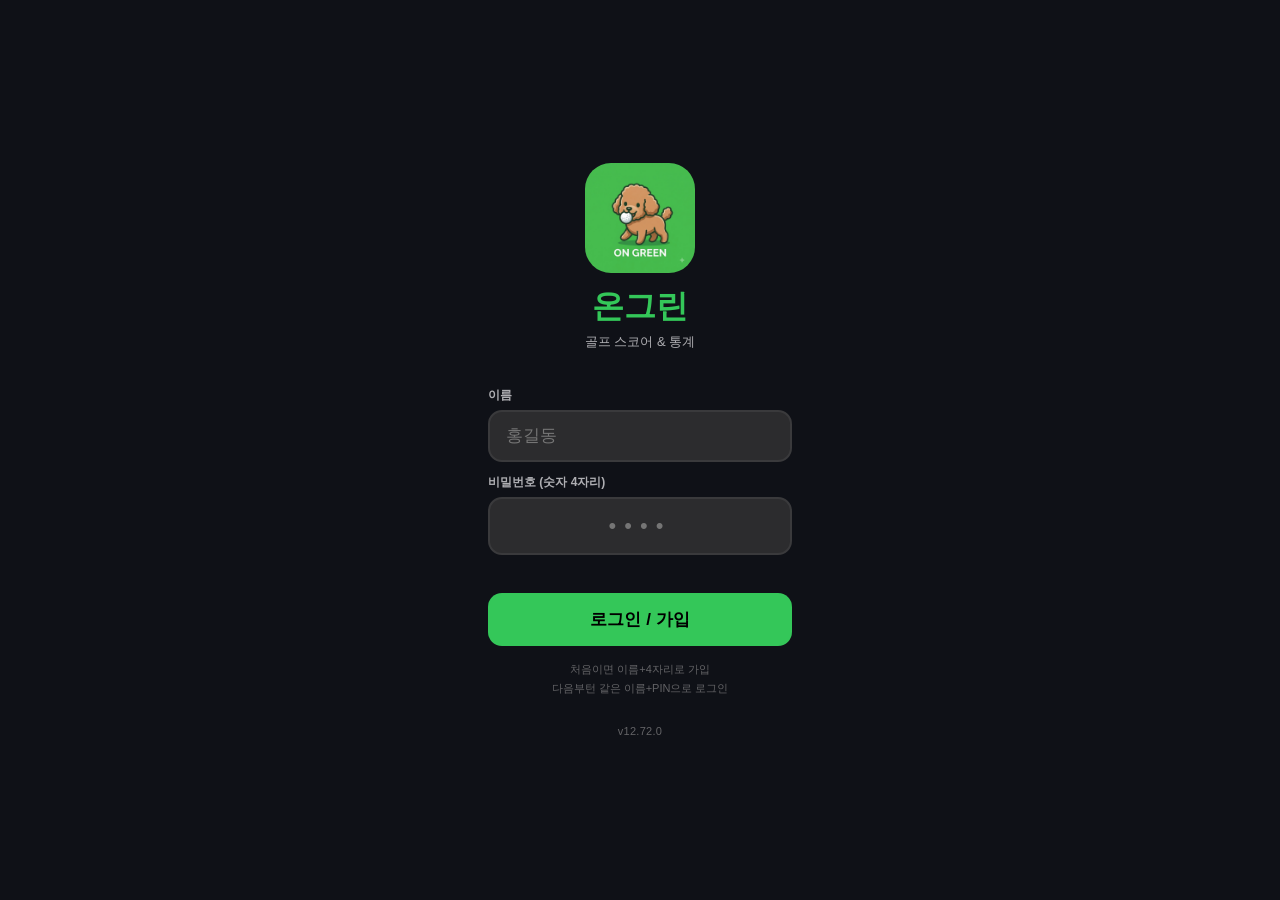
==== index.html @ c85ed9d6 "v12.72.0: 멀리건 첫 샷 종류(해저드/OB) 선택 · 멀리건 뒤 OB·해저드는 벌타를 드라이버 몫으로 Co-Authored-By: Claude Opus 5.5 <norepl" ====
<!DOCTYPE html>
<html lang="ko">
<head>
<meta charset="UTF-8">
<meta name="viewport" content="width=device-width,initial-scale=1,maximum-scale=1,user-scalable=no">
<!-- PWA: 안드로이드에서 크롬 바로가기가 아니라 "앱"으로 설치되려면 manifest 가 반드시 있어야 한다 -->
<link rel="manifest" href="manifest.json?v=12.50.2">
<meta name="theme-color" content="#0f1117">
<meta name="mobile-web-app-capable" content="yes">
<meta name="apple-mobile-web-app-capable" content="yes">
<meta name="apple-mobile-web-app-status-bar-style" content="black-translucent">
<meta name="apple-mobile-web-app-title" content="온그린">
<link rel="apple-touch-icon" href="[data-uri]">
<link rel="icon" type="image/png" href="[data-uri]">
<title>온그린</title>
<link rel="stylesheet" href="style.css?v=12.72.0">
</head>
<body>
<div class="app">
<div class="toast" id="toast" role="status" aria-live="polite"></div>
<div id="ld" role="status" aria-live="polite"><div class="sp" aria-hidden="true"></div><div style="color:var(--t2);font-size:14px" id="ldm">불러오는 중...</div></div>

<!-- 버전 도장 배너 -->
<div class="ver-banner" id="ver-banner"></div>

<!-- 로그인 -->
<div class="page on" id="pg-login" style="justify-content:center;align-items:center">
  <div style="text-align:center;padding:40px 28px;width:100%;max-width:360px;margin:0 auto">
    <img src="icon-512.png?v=12.50.2" alt="온그린" style="width:110px;height:110px;border-radius:26px;margin-bottom:8px">
    <div style="font-size:32px;font-weight:800;color:var(--g);margin-bottom:4px">온그린</div>
    <div style="font-size:13px;color:var(--t2);margin-bottom:36px">골프 스코어 & 통계</div>
    <div style="text-align:left;font-size:12px;font-weight:600;color:var(--t2);text-transform:uppercase;margin-bottom:6px">이름</div>
    <input id="li-n" type="text" placeholder="홍길동" autocomplete="username" style="width:100%;background:var(--bg3);border:2px solid var(--bd);border-radius:14px;padding:14px 16px;font-size:17px;color:var(--t);outline:none;margin-bottom:12px" onkeydown="if(event.key==='Enter')Q('li-p').focus()">
    <div style="text-align:left;font-size:12px;font-weight:600;color:var(--t2);text-transform:uppercase;margin-bottom:6px">비밀번호 (숫자 4자리)</div>
    <input id="li-p" type="password" inputmode="numeric" maxlength="4" placeholder="••••" autocomplete="current-password" style="width:100%;background:var(--bg3);border:2px solid var(--bd);border-radius:14px;padding:14px;font-size:22px;color:var(--t);outline:none;margin-bottom:8px;letter-spacing:8px;text-align:center" onkeydown="if(event.key==='Enter')doLogin()">
    <div id="li-e" style="font-size:13px;color:var(--r);min-height:18px;margin-bottom:12px;text-align:left"></div>
    <button onclick="doLogin()" style="width:100%;background:var(--g);border:none;border-radius:14px;padding:15px;font-size:17px;font-weight:700;color:#000;cursor:pointer" id="li-btn">로그인 / 가입</button>
    <div style="font-size:11px;color:var(--t3);margin-top:14px;line-height:1.7">처음이면 이름+4자리로 가입<br>다음부턴 같은 이름+PIN으로 로그인</div>
    <div class="ver-tag" id="login-ver" style="margin-top:28px"></div>
  </div>
</div>

<!-- 홈 -->
<div class="page" id="pg-home">
  <div class="top">
    <div class="h-brand"><img class="h-logo" src="icon-192.png?v=12.50.2" alt=""><div class="t-ttl">온그린</div></div>
    <div class="t-acts">
      <div class="ic-wrap"><button class="ic-btn" onclick="goNotice()" aria-label="공지 게시판">📢</button><span class="badge" id="nb">0</span></div>
      <div class="ic-wrap"><button class="ic-btn" onclick="goSet()" aria-label="설정">⚙️</button><span class="badge" id="ab">0</span></div>
      <button class="add" onclick="newRound()">+ 추가</button>
    </div>
    <div class="h-meta"><span class="t-sub" id="h-user"></span><span class="h-ver" id="h-ver"></span></div>
  </div>
  <div class="body" id="h-body"></div>
  <div class="tab">
    <button class="tb on" onclick="goHome()"><svg aria-hidden="true" viewBox="0 0 24 24" fill="none"><path class="tbi" d="M4 6h16M4 12h16M4 18h16" stroke-width="2.2" stroke-linecap="round"/></svg><span>라운드</span></button>
    <button class="tb" onclick="goStat()"><svg aria-hidden="true" viewBox="0 0 24 24" fill="none"><path class="tbi" d="M5 20V10M12 20V4M19 20v-7" stroke-width="2.2" stroke-linecap="round"/></svg><span>통계</span></button>
  </div>
</div>

<!-- 코스 선택 -->
<div class="page" id="pg-course">
  <div class="top">
    <button class="back" onclick="backOut()"><svg aria-hidden="true" width="16" height="16" viewBox="0 0 24 24" fill="none"><path d="M15 18l-6-6 6-6" stroke="var(--g)" stroke-width="2.5" stroke-linecap="round"/></svg>뒤로</button>
    <div class="t-ttl">골프장 선택</div>
    <button class="add" onclick="openAddCourse()">+ 추가</button>
  </div>
  <div class="body">
    <div class="sbar"><svg width="16" height="16" viewBox="0 0 24 24" fill="none"><circle cx="11" cy="11" r="7" stroke="var(--t2)" stroke-width="2"/><path d="M16.5 16.5L21 21" stroke="var(--t2)" stroke-width="2" stroke-linecap="round"/></svg><input id="cs-q" placeholder="검색..." oninput="renderCourses()"></div>
    <div class="lbl" id="cs-lbl">목록</div>
    <div id="cs-list"></div>
  </div>
</div>

<!-- 스코어카드 -->
<div class="page" id="pg-sc">
  <div class="top">
    <button class="back" onclick="backOut()"><svg aria-hidden="true" width="16" height="16" viewBox="0 0 24 24" fill="none"><path d="M15 18l-6-6 6-6" stroke="var(--g)" stroke-width="2.5" stroke-linecap="round"/></svg>뒤로</button>
    <div class="sc-mid"><div class="t-ttl" id="sc-t" style="font-size:17px"></div><div style="font-size:11px;color:var(--t2)" id="sc-s"></div></div>
    <div class="t-acts">
      <button class="sv" id="sv" onclick="saveRound()">저장</button>
    </div>
  </div>
  <div style="padding:8px 14px 0;background:var(--bg2);border-bottom:.5px solid var(--bd);flex-shrink:0;display:flex;align-items:center;gap:8px">
    <div class="seg" id="sc-seg" style="flex:0 1 auto;min-width:168px"></div>
    <!-- 자동 저장 상태(입력할 때마다 갱신) -->
    <span id="sc-save-hint" style="flex:1 1 0;min-width:0;font-size:11px;line-height:1.3;color:var(--t2)"></span>
    <button id="sc-edit-holes" onclick="openEditHoles()" style="display:none;flex-shrink:0;background:var(--bg3);border:1.5px solid #6a6a6e;border-radius:10px;color:var(--t);font-size:12px;font-weight:600;cursor:pointer;padding:8px 10px;white-space:nowrap">🔧 파수정</button>
  </div>
  <div id="sc-bnr"></div>
  <div class="body-sc" id="sc-body"></div>
  <div class="sft">
    <div class="fi"><div class="fl">합계</div><div class="fv" id="f-tot">-</div></div>
    <div class="fi"><div class="fl">오버파</div><div class="fv" id="f-vs">-</div></div>
    <div class="fi"><div class="fl">GIR</div><div class="fv" id="f-g">-</div></div>
    <div class="fi"><div class="fl">🍩 퍼팅</div><div class="fv" id="f-p">-</div></div>
    <div class="fi"><div class="fl">멀리건/벌타</div><div class="fv" id="f-m" style="color:var(--r)">-</div></div>
  </div>
</div>

<!-- 통계 -->
<div class="page" id="pg-stat">
  <div class="top"><div class="t-col"><div class="t-ttl">통계</div><div class="t-sub" id="st-user"></div></div></div>
  <div class="body" id="st-body"></div>
  <div class="tab">
    <button class="tb" onclick="goHome()"><svg aria-hidden="true" viewBox="0 0 24 24" fill="none"><path class="tbi" d="M4 6h16M4 12h16M4 18h16" stroke-width="2.2" stroke-linecap="round"/></svg><span>라운드</span></button>
    <button class="tb on" onclick="goStat()"><svg aria-hidden="true" viewBox="0 0 24 24" fill="none"><path class="tbi" d="M5 20V10M12 20V4M19 20v-7" stroke-width="2.2" stroke-linecap="round"/></svg><span>통계</span></button>
  </div>
</div>

<!-- 설정 -->
<div class="page" id="pg-set">
  <div class="top">
    <button class="back" onclick="backOut()"><svg aria-hidden="true" width="16" height="16" viewBox="0 0 24 24" fill="none"><path d="M15 18l-6-6 6-6" stroke="var(--g)" stroke-width="2.5" stroke-linecap="round"/></svg>뒤로</button>
    <div class="t-ttl">설정</div><div style="width:60px"></div>
  </div>
  <div class="body">
    <div class="lbl">내 계정</div>
    <div class="sr"><div class="sl2">현재 계정</div><div id="set-u" style="font-size:24px;font-weight:700;color:var(--g);margin:8px 0"></div>
      <button class="btn btn-r" onclick="logout()" style="width:100%;margin-top:8px;background:#2d0f0f;border:1.5px solid #6a2020;border-radius:12px;color:var(--r);font-size:15px;font-weight:700;cursor:pointer;padding:13px">🚪 로그아웃</button></div>
    <div class="lbl">비밀번호 변경</div>
    <div class="sr">
      <div class="mf"><label>새 비밀번호 (4자리)</label><input id="p-n1" type="password" inputmode="numeric" maxlength="4" placeholder="••••" style="text-align:center;letter-spacing:8px;font-size:20px"></div>
      <div class="mf"><label>새 비밀번호 확인</label><input id="p-n2" type="password" inputmode="numeric" maxlength="4" placeholder="••••" style="text-align:center;letter-spacing:8px;font-size:20px"></div>
      <div id="p-msg" style="font-size:13px;min-height:18px;margin-bottom:10px"></div>
      <button class="mok" onclick="changePin()" style="width:100%">비밀번호 변경</button>
    </div>
    <div class="lbl">📱 앱 공유</div>
    <div class="sr">
      <div class="sl2 tx-help">친구에게 온그린을 보내보세요. 받은 사람은 링크를 열고 홈 화면에 추가하면 앱처럼 쓸 수 있어요.</div>
      <button class="btn btn-g" onclick="shareApp()" style="width:100%;margin-top:10px;background:#0d2e1a;border:1.5px solid var(--g);border-radius:12px;color:var(--g);font-size:15px;font-weight:700;cursor:pointer;padding:13px">📤 앱 링크 공유 / 초대</button>
    </div>
    <div class="lbl">📥 스코어카드 내보내기</div>
    <div class="sr">
      <div class="sl2 tx-help">내 전체 라운드를 홀 번호·홀별 파 구성까지 담아 CSV 파일로 받습니다. 구글시트에서 <b>파일 → 가져오기</b>로 열 수 있어요.</div>
      <button class="btn btn-g" onclick="exportScorecards()" style="width:100%;margin-top:10px;background:#0d2e1a;border:1.5px solid var(--g);border-radius:12px;color:var(--g);font-size:15px;font-weight:700;cursor:pointer;padding:13px">📥 구글시트용 CSV 내려받기</button>
    </div>
    <!-- 관리자 패널 -->
    <div id="adm-panel" style="display:none">
      <div class="lbl" style="color:var(--a)">🔐 관리자 패널</div>
      <div class="adm">
        <div class="adt">🔔 골프장 변경 알림 <span id="note-cnt" style="font-size:12px;color:var(--t2)"></span></div>
        <button class="btn btn-y" onclick="admLoadNotes()" style="width:100%;margin-bottom:10px;background:#3a2a0a;border:1.5px solid var(--a);border-radius:10px;color:var(--a);font-size:14px;font-weight:700;cursor:pointer;padding:11px">변경 알림 보기</button>
        <div id="adm-notes"></div>
      </div>
      <div class="adm">
        <div class="adt">🗺️ 공식 골프장 관리</div>
        <button class="btn btn-y" onclick="admLoadOfficial()" style="width:100%;margin-bottom:8px;background:var(--bg3);border:1.5px solid #6a6a6e;border-radius:10px;color:var(--t);font-size:14px;font-weight:600;cursor:pointer;padding:11px">골프장 목록 불러오기</button>
        <button class="btn btn-g" onclick="openAddCourse()" style="width:100%;margin-bottom:10px;background:#0d2e1a;border:1.5px solid var(--g);border-radius:10px;color:var(--g);font-size:14px;font-weight:600;cursor:pointer;padding:11px">+ 골프장 직접 추가</button>
        <div id="adm-off"></div>
      </div>
      <div class="adm">
        <div class="adt">👥 사용자 관리</div>
        <button class="btn btn-y" onclick="admLoadUsers()" style="width:100%;margin-bottom:10px;background:var(--bg3);border:1.5px solid #6a6a6e;border-radius:10px;color:var(--t);font-size:14px;font-weight:600;cursor:pointer;padding:11px">사용자 목록 불러오기</button>
        <div id="adm-usr"></div>
      </div>
    </div>
    <div class="ver-tag" id="ver-tag"></div>
  </div>
</div>

<!-- 공지 게시판 (읽기 전용) -->
<div class="page" id="pg-notice">
  <div class="top">
    <button class="back" onclick="backOut()"><svg aria-hidden="true" width="16" height="16" viewBox="0 0 24 24" fill="none"><path d="M15 18l-6-6 6-6" stroke="var(--g)" stroke-width="2.5" stroke-linecap="round"/></svg>뒤로</button>
    <div class="t-ttl">공지 게시판</div><div style="width:60px"></div>
  </div>
  <div class="body" id="notice-body"></div>
</div>

<!-- 모달: 새 라운드 -->
<div class="mo" id="m-nr"><div class="ms">
  <div class="mh"></div><div class="mt">새 라운드</div>
  <div class="mf"><label>날짜</label><input id="nr-d" type="date"></div>
  <div class="mr2">
    <div class="mf"><label>날씨</label><select id="nr-w"><option>☀️ 맑음</option><option>⛅ 구름</option><option>🌧️ 비</option><option>💨 강풍</option><option>🌫️ 안개</option></select></div>
    <div class="mf"><label>동반자</label><input id="nr-p" type="text" placeholder="이름"></div>
  </div>
  <div class="mf"><label>메모</label><input id="nr-m" type="text" placeholder="특이사항..."></div>
  <button class="mok" onclick="goSelectCourse()">골프장 선택 →</button>
  <button class="mno" onclick="cm('m-nr')">취소</button>
</div></div>

<!-- 모달: 코스 추가/수정 -->
<div class="mo" id="m-cs"><div class="ms">
  <input type="hidden" id="cs-eid">
  <div class="mh"></div><div class="mt" id="m-cs-t">새 골프장</div>
  <div class="mf"><label>골프장 이름</label><input id="cs-n" type="text" placeholder="블루원 CC"></div>
  <div class="mf"><label>주소/지역</label><input id="cs-a" type="text" placeholder="경북 경주"></div>
  <div style="display:flex;justify-content:space-between;align-items:center;margin:6px 0 10px">
    <span style="font-size:12px;font-weight:600;color:var(--t2);text-transform:uppercase">코스 구성</span>
    <button onclick="addSec()" style="background:#0d2e1a;border:1.5px solid var(--g);border-radius:10px;color:var(--g);font-size:13px;font-weight:700;cursor:pointer;padding:7px 14px;min-height:38px">+ 코스 추가</button>
  </div>
  <div id="cs-secs"></div>
  <button class="mok" id="m-cs-btn" onclick="submitCourseForm()">등록 후 스코어카드 시작</button>
  <button class="mno" onclick="cm('m-cs')">취소</button>
</div></div>

<!-- 모달: 홀 선택 -->
<div class="mo" id="m-hl"><div class="ms">
  <div class="mh"></div><div class="mt" id="m-hl-t">코스 선택</div>
  <div id="hl-pkr"></div><div class="msep"></div>
  <div style="font-size:14px;font-weight:700;color:var(--t);margin-bottom:10px" id="hl-lbl">홀 구성</div>
  <div id="hl-grid" style="display:grid;grid-template-columns:repeat(3,1fr);gap:6px;max-height:220px;overflow-y:auto;margin-bottom:14px"></div>
  <button class="mok" onclick="startScoringFromPicker()">✏️ 스코어카드 작성 시작</button>
  <button class="mno" onclick="cm('m-hl')">취소</button>
</div></div>

<!-- 모달: 라운드 중 홀별 파 수정 (이 라운드만) -->
<div class="mo" id="m-edh"><div class="ms">
  <div class="mh"></div><div class="mt" id="eh-t">홀 파 수정</div>
  <p style="text-align:center;color:var(--t2);font-size:12px;margin:-4px 0 12px">이 라운드에만 적용돼요 · 공식 골프장은 안 바뀜</p>
  <div id="eh-grid" style="display:grid;grid-template-columns:repeat(3,1fr);gap:6px;max-height:300px;overflow-y:auto;margin-bottom:14px"></div>
  <button class="mok" onclick="applyEditHoles()">✅ 적용</button>
  <button class="mno" onclick="cm('m-edh')">취소</button>
</div></div>

<!-- 모달: 삭제 확인 -->
<div class="mo" id="m-del"><div class="ms">
  <div class="mh"></div><div class="mt">라운드 삭제</div>
  <p style="text-align:center;color:var(--t2);font-size:14px;margin-bottom:18px">이 라운드를 삭제할까요?<br>삭제 후 5초 안에는 [되돌리기]로 되살릴 수 있어요.</p>
  <button style="width:100%;background:var(--r);border:none;border-radius:16px;padding:17px;color:#fff;font-size:17px;font-weight:700;cursor:pointer" onclick="confirmDel()">삭제하기</button>
  <button class="mno" onclick="cm('m-del')">취소</button>
</div></div>

<!-- 모달: 라운드 상세 -->
<div class="mo" id="m-det"><div class="ms">
  <div class="mh"></div><div class="mt" id="det-t"></div>
  <div id="det-body"></div>
  <button class="mno" onclick="cm('m-det')">닫기</button>
</div></div>

<!-- 모달: 홀 상세 (읽기 전용 스코어카드에서 홀을 누르면 그 홀 기록을 보여줌) -->
<div class="mo" id="m-hd"><div class="ms">
  <div class="mh"></div><div class="mt" id="hd-t"></div>
  <div id="hd-body"></div>
  <button class="mno" onclick="cm('m-hd')">닫기</button>
</div></div>

<!-- 모달: 공지/설명서 읽기 -->
<div class="mo" id="m-notice"><div class="ms">
  <div class="mh"></div><div class="mt" id="notice-t"></div>
  <div id="notice-read" style="font-size:14px;color:var(--t);line-height:1.7"></div>
  <button class="mno" onclick="cm('m-notice')">닫기</button>
</div></div>

<!-- 모달: 분석 철학 -->
<div class="mo" id="m-phil"><div class="ms">
  <div class="mh"></div><div class="mt">🟢 온그린 분석 철학</div>
  <div id="phil-read" style="font-size:14px;color:var(--t);line-height:1.7"></div>
  <button class="mno" onclick="cm('m-phil')">닫기</button>
</div></div>

<!-- 모달: 확인창 (로그아웃·골프장/코스/회원 삭제 — askConfirm, 라운드 삭제 창과 같은 모양) -->
<div class="mo" id="m-cf"><div class="ms">
  <div class="mh"></div><div class="mt" id="cf-t">확인</div>
  <p id="cf-m" style="text-align:center;color:var(--t2);font-size:14px;margin-bottom:18px;white-space:pre-line;line-height:1.5"></p>
  <button id="cf-ok" style="width:100%;background:var(--r);border:none;border-radius:16px;padding:17px;color:#fff;font-size:17px;font-weight:700;cursor:pointer" onclick="cfSettle(true)">확인</button>
  <button class="mno" onclick="cfSettle(false)">취소</button>
</div></div>
</div>

<!-- 라운드 삭제 직후 5초 동안 뜨는 되돌리기 막대 (undoDel) -->
<div class="undo-bar" id="undo-bar" role="status" aria-live="polite"><span>라운드를 삭제했어요</span><button onclick="undoDel()">되돌리기</button></div>

<!-- 서비스 워커 등록: 안드로이드 크롬이 홈 화면 추가를 "진짜 앱 설치"로
     인식하려면 fetch 핸들러를 가진 SW 가 필요합니다. sw.js 는 캐시를 전혀
     하지 않고 요청을 그대로 통과시키므로, 예전 캐싱 SW 가 일으켰던
     "재배포 직후 404 를 계속 보여주는" 문제는 생기지 않습니다. -->
<script>
if ('serviceWorker' in navigator) {
  window.addEventListener('load', function () {
    navigator.serviceWorker.register('sw.js').catch(function () { /* 등록 실패해도 앱은 그대로 동작 */ });
  });
}
</script>
<!-- ?v= 쿼리: 버전이 바뀌면 HTTP 캐시도 강제로 우회(app.js 의 APP_VERSION 과 맞춤) -->
<script src="api.js?v=12.72.0"></script>
<script src="stat.js?v=12.72.0"></script>   <!-- 통계 방: app.js 보다 먼저 -->
<script src="app.js?v=12.72.0"></script>
</body>
</html>
---- style.css ----
*{box-sizing:border-box;margin:0;padding:0;-webkit-tap-highlight-color:transparent;font-family:-apple-system,"Helvetica Neue",sans-serif}
:root{--bg:#0f1117;--bg2:#1c1c1e;--bg3:#2c2c2e;--bd:#3a3a3c;--t:#fff;--t2:#aeaeb2;--t3:#636366;--g:#34c759;--b:#0a84ff;--r:#ff453a;--a:#ff9f0a;--p:#bf5af2;--rd:14px}
html,body{background:var(--bg);height:100%;overflow:hidden;overflow-x:hidden;touch-action:manipulation}
.app{background:var(--bg);height:100vh;height:100dvh;max-width:430px;margin:0 auto;display:flex;flex-direction:column;overflow:hidden;overflow-x:hidden}
.page{display:none;flex-direction:column;flex:1;overflow:hidden}.page.on{display:flex}
.top{background:var(--bg);border-bottom:.5px solid #2c2c2e;padding:12px 16px;padding-top:max(env(safe-area-inset-top)+12px,16px);display:flex;align-items:center;justify-content:space-between;flex-shrink:0;gap:8px;min-width:0;overflow:hidden}
.t-col{display:flex;flex-direction:column;min-width:0}
.t-ttl{font-size:20px;font-weight:700;color:var(--t);white-space:nowrap;overflow:hidden;text-overflow:ellipsis}
.back,.add,.sv{flex-shrink:0}
.sc-mid{flex:1;min-width:0;text-align:center;margin:0 6px}
.sc-mid .t-ttl{overflow:hidden;text-overflow:ellipsis;white-space:nowrap}
.t-sub{font-size:11px;color:var(--t2);margin-top:2px}
/* 홈 상단: 1행 로고 · 온그린 · 버튼 / 2행 이름 · 앱 버전(v12.71.0) */
#pg-home .top{flex-wrap:wrap;row-gap:6px}
.h-brand{display:flex;align-items:center;gap:10px;min-width:0}
.h-brand .t-ttl{overflow:visible}
.h-logo{width:54px;height:54px;border-radius:13px;flex-shrink:0;display:block}
.h-meta{flex-basis:100%;display:flex;align-items:baseline;gap:8px;min-width:0}
.h-meta #h-user{margin-top:0;font-size:12px;overflow:hidden;text-overflow:ellipsis;white-space:nowrap;min-width:0}
.h-ver{font-size:10px;color:var(--t3);letter-spacing:.3px;flex-shrink:0}
@media (max-width:360px){.h-logo{width:42px;height:42px;border-radius:10px}.h-brand{gap:8px}}   /* 좁은 폰: 버튼이 둘째 줄로 밀리지 않게 */
.t-acts{display:flex;gap:8px;align-items:center;flex-shrink:0}
.back{background:var(--bg3);border:1.5px solid #6a6a6e;border-radius:22px;color:var(--t);font-size:15px;font-weight:600;cursor:pointer;display:flex;align-items:center;gap:4px;padding:8px 16px;min-height:44px;white-space:nowrap}
.add{background:var(--g);border:none;border-radius:12px;color:#000;font-size:15px;font-weight:700;cursor:pointer;padding:10px 18px;min-height:44px;white-space:nowrap}
.ic-wrap{position:relative}.ic-btn{background:var(--bg3);border:1.5px solid var(--bd);border-radius:12px;color:var(--t2);font-size:20px;cursor:pointer;width:44px;height:44px;display:flex;align-items:center;justify-content:center}
.badge{display:none;position:absolute;top:1px;right:1px;background:var(--r);color:#fff;border-radius:50%;min-width:18px;height:18px;font-size:10px;font-weight:800;align-items:center;justify-content:center;padding:0 3px;pointer-events:none;line-height:18px;text-align:center}
.body{flex:1;overflow-y:auto;padding:14px;padding-bottom:calc(74px + env(safe-area-inset-bottom))}
.body-sc{flex:1;overflow-y:auto;padding:8px 10px}
.tab{position:fixed;bottom:0;left:50%;transform:translateX(-50%);width:100%;max-width:430px;background:var(--bg2);border-top:.5px solid var(--bd);display:flex;padding-bottom:env(safe-area-inset-bottom);z-index:10}
.tb{flex:1;display:flex;flex-direction:column;align-items:center;gap:3px;border:none;background:none;cursor:pointer;padding:10px 0}
.tb svg{width:26px;height:26px;display:block}.tb span{font-size:11px;font-weight:600;color:var(--t3)}
.tb.on span{color:var(--g)}.tbi{stroke:var(--t3)}.tb.on .tbi{stroke:var(--g)}
.lbl{font-size:12px;font-weight:600;color:var(--t2);letter-spacing:.4px;text-transform:uppercase;margin:16px 0 8px 2px}
/* CARDS */
.rc{background:var(--bg2);border-radius:var(--rd);padding:16px;margin-bottom:10px;cursor:pointer;border:.5px solid var(--bd)}
.rc:active{background:var(--bg3)}
.rc-top{display:flex;justify-content:space-between;align-items:flex-start;gap:10px}
.rc-name{font-size:16px;font-weight:600;color:var(--t)}
.rc-sub{font-size:13px;color:var(--t2);margin-top:3px}
.pill{padding:5px 12px;border-radius:20px;font-size:13px;font-weight:700;white-space:nowrap;flex-shrink:0}
.rp{background:#3d1a18;color:#ff8a80}.gp{background:#0d2e1a;color:#69f0ae}.ep{background:var(--bg3);color:var(--t2)}
.rc-meta{display:flex;gap:12px;margin-top:12px;padding-top:12px;border-top:.5px solid var(--bd);flex-wrap:wrap;color:var(--t2);font-size:13px}
.cc{background:var(--bg2);border-radius:var(--rd);padding:16px;margin-bottom:10px;border:.5px solid var(--bd);display:flex;align-items:center;gap:8px}
.cc-info{flex:1;min-width:0;cursor:pointer}.cc-name{font-size:16px;font-weight:600;color:var(--t)}.cc-sub{font-size:13px;color:var(--t2);margin-top:3px}
/* 골프장 카드 — 왼쪽으로 슬라이드하면 삭제 버튼이 드러남 */
.cc-wrap{position:relative;overflow:hidden;border-radius:var(--rd);margin-bottom:10px}
.cc-wrap .cc{margin-bottom:0;position:relative;z-index:1;transition:transform .2s ease,border-radius .2s ease;touch-action:pan-y}
.cc-wrap.open .cc{transform:translateX(-88px);border-top-right-radius:0;border-bottom-right-radius:0}
.cc-del{position:absolute;top:0;right:0;bottom:0;display:flex;align-items:stretch}
.cc-del button{min-width:88px;border:none;background:var(--r);color:#fff;font-size:14px;font-weight:700;cursor:pointer;display:flex;align-items:center;justify-content:center;gap:4px;border-radius:0}
.cbg{font-size:11px;font-weight:600;padding:4px 10px;border-radius:10px;white-space:nowrap;flex-shrink:0}
.cbg.off{background:#0d2e1a;color:#69f0ae}.cbg.pnd{background:#3a2a0a;color:#ffb830}
.ib{width:36px;height:36px;border-radius:9px;font-size:16px;cursor:pointer;display:flex;align-items:center;justify-content:center;flex-shrink:0;border:none}
/* SEARCH */
.sbar{background:var(--bg3);border-radius:12px;border:.5px solid var(--bd);padding:12px 16px;display:flex;align-items:center;gap:10px;margin-bottom:12px}
.sbar input{border:none;outline:none;font-size:16px;color:var(--t);flex:1;background:transparent}.sbar input::placeholder{color:var(--t3)}
/* SCORECARD */
.hr{background:var(--bg2);border-radius:14px;padding:10px 12px;margin-bottom:6px;display:flex;align-items:center;gap:8px;border:.5px solid var(--bd)}
.hl{display:flex;flex-direction:column;align-items:center;gap:4px;width:32px;flex-shrink:0}
.hn{width:32px;height:32px;border-radius:16px;background:var(--bg3);font-size:13px;font-weight:700;color:var(--t2);display:flex;align-items:center;justify-content:center}
.hp{font-size:11px;color:var(--t3);font-weight:600}
.hrr{flex:1;display:flex;flex-direction:column;gap:7px;min-width:0}
.hc{display:flex;align-items:center;justify-content:center;gap:10px}
.hb{width:42px;height:42px;border-radius:21px;border:2px solid #6a6a6e;background:var(--bg3);cursor:pointer;display:flex;align-items:center;justify-content:center;flex-shrink:0;padding:0}.hb:active{opacity:.7}
.hv{width:52px;height:52px;border-radius:14px;display:flex;align-items:center;justify-content:center;font-size:20px;font-weight:700;flex-shrink:0;cursor:pointer}.hv:active{opacity:.7}
.e{background:var(--bg3);color:var(--t3)}.eag{background:var(--p);color:#fff}.bir{background:var(--b);color:#fff}
.par{background:#1a3a28;color:#69f0ae}.bog{background:#3a2a0a;color:#ffd060}.dbl{background:#3a1a1a;color:#ff8a80}.wrs{background:#7f1d1d;color:#fff}
.ht{display:flex;gap:5px}
.htg{height:38px;flex:1;border-radius:10px;font-size:12px;font-weight:700;border:1.5px solid #5a5a5e;background:var(--bg3);color:#c8c8c8;cursor:pointer;display:flex;align-items:center;justify-content:center}.htg:active{opacity:.7}
.htg.og{background:#1e3a5f;border-color:#4aadff;color:#7dd4ff}.htg.of{background:#3a2a0a;border-color:#ffb830;color:#ffd060}
.htg.op{background:#2d1a4a;border-color:#d580ff;color:#e0aaff}
/* 티샷 사고 — 심각도 순서대로 색을 준다. 멀리건(벌타 없음)=주황, 벌타+1(1타 추가)=빨강 */
.htg.om{background:#4a2f00;border-color:#ffa726;color:#ffcc80}
.htg.otp{background:#4a1414;border-color:#ff5252;color:#ff8a80}
.hd-card{background:var(--bg3);border-radius:14px;padding:2px 14px}
.hd-row{display:flex;justify-content:space-between;align-items:center;padding:12px 0;font-size:14px;color:var(--t)}
.hd-row+.hd-row{border-top:.5px solid var(--bd)}
.seg{display:flex;background:var(--bg3);border-radius:10px;padding:3px;margin-bottom:8px}
.sg{flex:1;text-align:center;padding:9px;font-size:14px;border-radius:8px;cursor:pointer;border:none;background:transparent;color:#aaa;font-weight:600;min-height:44px}
.sg.on{background:var(--g);color:#000;font-weight:700}
.sft{background:var(--bg2);border-top:.5px solid var(--bd);padding:10px 16px;display:flex;justify-content:space-around;align-items:center;flex-shrink:0}
.fi{text-align:center}.fl{font-size:9px;color:var(--t2);font-weight:600;text-transform:uppercase;white-space:nowrap}.fv{font-size:18px;font-weight:700;color:var(--t);margin-top:2px}
.fv.r{color:var(--r)}.fv.g{color:var(--g)}
.sv{background:var(--g);border:none;border-radius:12px;color:#000;font-size:15px;font-weight:700;cursor:pointer;padding:8px 16px;min-height:44px;min-width:80px}
.sv.done{background:#fff;color:#000;box-shadow:0 0 0 2.5px var(--g)}.sv:disabled{background:var(--bg3);color:var(--t3);cursor:default;box-shadow:none}
/* STATS */
.sg2{display:flex;background:var(--bg3);border-radius:12px;padding:3px;margin-bottom:16px;border:1.5px solid #5a5a5e}
.sg2 button{flex:1;padding:10px;border-radius:9px;border:none;font-size:15px;font-weight:700;cursor:pointer;background:transparent;color:#aaa;min-height:44px}
.sg2 button.on{background:var(--g);color:#000}
.sgd{display:grid;grid-template-columns:1fr 1fr;gap:10px;margin-bottom:14px}
.sc{background:var(--bg2);border-radius:var(--rd);padding:16px;border:.5px solid var(--bd)}
.sn{font-size:28px;font-weight:700;color:var(--t);line-height:1.1;display:block}
.su{font-size:14px;font-weight:400;color:var(--t2)}.sl{font-size:12px;color:var(--t2);margin-top:5px;display:block}
.cb{background:var(--bg2);border-radius:var(--rd);padding:16px;border:.5px solid var(--bd);margin-bottom:12px}
.cbt{font-size:14px;font-weight:600;color:var(--t);margin-bottom:14px}
.br{display:flex;align-items:center;gap:10px;margin-bottom:8px}
.bl{font-size:11px;color:var(--t2);width:40px;text-align:right;flex-shrink:0}
.bt{flex:1;height:16px;background:var(--bg3);border-radius:5px;overflow:hidden}
.bf{height:100%;border-radius:5px;display:flex;align-items:center;padding-left:6px}
.bf span{font-size:10px;font-weight:700;color:#fff;white-space:nowrap}
/* SETTINGS */
.sr{background:var(--bg2);border-radius:var(--rd);padding:16px;margin-bottom:10px;border:.5px solid var(--bd)}
.sl2{font-size:15px;font-weight:600;color:var(--t);margin-bottom:8px}
.si{width:100%;background:var(--bg3);border:1.5px solid #6a6a6e;border-radius:12px;padding:12px 14px;font-size:15px;color:var(--t);outline:none}
.btn{border:none;border-radius:12px;font-size:14px;font-weight:700;cursor:pointer;padding:11px 18px;min-height:44px}
.btn-g{background:var(--g);color:#000}.btn-y{background:var(--bg3);border:1.5px solid #6a6a6e;color:var(--t2)}.btn-r{background:#2d0f0f;border:1.5px solid #6a2020;color:var(--r)}
.adm{border:.5px solid var(--a);border-radius:var(--rd);padding:16px;margin-bottom:10px;background:#1a1500}
.adt{font-size:14px;font-weight:700;color:var(--a);margin-bottom:12px}
/* MODAL */
.mo{display:none;position:fixed;inset:0;background:rgba(0,0,0,.78);z-index:50;align-items:flex-end;justify-content:center}
.mo.on{display:flex}
.ms{background:var(--bg2);border-radius:24px 24px 0 0;padding:20px;width:100%;max-width:430px;max-height:90vh;max-height:90dvh;overflow-y:auto;padding-bottom:calc(20px + env(safe-area-inset-bottom))}
/* 공지/설명서 읽기 모달은 한 화면 가득 크게 — 읽기 편하게 */
#m-notice .ms{min-height:80vh;max-height:92vh}
#m-notice .mt{font-size:22px}
#m-notice #notice-read{font-size:15.5px;line-height:1.75}
.mh{width:44px;height:4px;background:var(--bg3);border-radius:2px;margin:0 auto 18px}
.mt{font-size:19px;font-weight:700;color:var(--t);text-align:center;margin-bottom:18px}
.mf{margin-bottom:14px}.mf label{display:block;font-size:12px;font-weight:600;color:var(--t2);margin-bottom:7px;text-transform:uppercase}
.mf input,.mf select{width:100%;background:var(--bg3);border:1.5px solid #6a6a6e;border-radius:14px;padding:14px 16px;font-size:16px;color:var(--t);outline:none;-webkit-appearance:none;min-height:52px}
.mr2{display:grid;grid-template-columns:1fr 1fr;gap:10px}.msep{border:none;border-top:.5px solid var(--bd);margin:16px 0}
.mok{width:100%;background:#25a244;border:none;border-radius:16px;padding:17px;color:#fff;font-size:17px;font-weight:700;cursor:pointer;margin-top:12px;display:block;min-height:56px}
.mno{width:100%;background:var(--bg3);border:2px solid #7a7a7e;border-radius:16px;color:var(--t);font-size:16px;font-weight:600;cursor:pointer;margin-top:10px;padding:14px;display:block;min-height:52px}
.lb{padding:9px 16px;border-radius:12px;border:2px solid #6a6a6e;background:var(--bg3);color:#ccc;font-size:14px;font-weight:600;cursor:pointer;min-height:44px}
.lb.on{background:var(--g);border-color:var(--g);color:#000}
.css{background:#2a2a2c;border-radius:14px;padding:14px;margin-bottom:12px;border:1px solid #5a5a5e}
.csh{display:flex;justify-content:space-between;align-items:center;margin-bottom:12px}
/* LOADING & TOAST */
#ld{display:none;position:fixed;inset:0;background:rgba(15,17,23,.93);z-index:100;align-items:center;justify-content:center;flex-direction:column;gap:14px}
#ld.on{display:flex}
.sp{width:34px;height:34px;border:3px solid #2c2c2e;border-top-color:var(--g);border-radius:50%;animation:spin .8s linear infinite}
@keyframes spin{to{transform:rotate(360deg)}}
.toast{position:fixed;bottom:calc(80px + env(safe-area-inset-bottom));left:50%;transform:translateX(-50%);background:var(--bg3);color:var(--t);font-size:14px;font-weight:500;padding:12px 22px;border-radius:22px;white-space:normal;width:max-content;max-width:min(400px,calc(100vw - 32px));text-align:center;line-height:1.4;z-index:200;opacity:0;transition:opacity .3s;pointer-events:none;border:.5px solid var(--bd)}
.toast.on{opacity:1}
.empty{text-align:center;padding:60px 20px;color:var(--t2)}.empty div{font-size:44px;margin-bottom:12px}
.bnr{border-radius:12px;padding:10px 16px;margin:6px 10px;display:flex;justify-content:space-between;align-items:center}
.bnr.ro{background:#1a1a2e;border:.5px solid #3a3a6a}.bnr.ed{background:#2d0f0f;border:.5px solid #6a2020}
.adm-bnr{background:#2a2a0a;border:1.5px solid var(--a);border-radius:14px;padding:14px;margin-bottom:14px;cursor:pointer;display:none;align-items:center;gap:10px}
.pi{background:#2a2a0a;border-radius:12px;padding:14px;margin-bottom:10px;border:1px solid #6a5a0a}
/* ── 버전 도장 배너 (v10에서 추가) ── */
.ver-banner{display:none;background:#3a1500;border-bottom:1px solid var(--a);color:var(--a);font-size:12px;font-weight:600;padding:8px 14px;text-align:center}
.ver-banner.on{display:block}
.ver-tag{font-size:11px;color:var(--t3);text-align:center;margin-top:18px;letter-spacing:.3px}
/* 스코어카드 전반/후반 탭 — 나인 이름·홀 범위를 한 줄로 */
.sg-half{display:flex;align-items:center;justify-content:center;gap:4px;white-space:nowrap;min-width:0;padding:6px 8px;font-size:13px}
.sg-half .sg-nm{overflow:hidden;text-overflow:ellipsis;min-width:0}
.sg-half .sg-rg{flex-shrink:0;font-size:11px;opacity:.75;font-weight:600}
/* 지표 설명 접이식 상자 */
.xpl{margin:-4px 0 10px;background:var(--bg2);border:.5px solid var(--bd);border-radius:10px;padding:8px 12px}
.xpl summary{font-size:12px;color:var(--t2);cursor:pointer;font-weight:600}
.xpl-b{font-size:11.5px;color:var(--t2);line-height:1.65;margin-top:8px}
.xpl-b b{color:var(--t)}
.cb .xpl{margin:10px 0 0;background:var(--bg3)}
/* 자주 반복되던 인라인 스타일을 모은 클래스 (v12.65.0) — 파일 맨 끝에 두어 같은 요소의 다른 클래스보다 우선(예전 인라인과 같은 결과) */
.pe-cell{text-align:center;background:var(--bg3);border-radius:10px;padding:8px 4px}
.pe-lbl{font-size:10px;color:var(--t2);margin-bottom:4px}
.pe-row{display:flex;align-items:center;justify-content:center;gap:4px}
.pe-btn{width:26px;height:26px;border-radius:50%;border:1.5px solid #6a6a6e;background:var(--bg3);color:#fff;cursor:pointer;font-size:14px}
.pe-val{width:20px;text-align:center;font-size:16px;font-weight:700;color:var(--t)}
.bnr-wrap{padding:8px 12px;background:var(--bg2);border-bottom:.5px solid var(--bd)}
.tx-help{font-size:13px;color:var(--t2);line-height:1.6}
.tx-note{font-size:10px;color:var(--t3);margin-top:6px;line-height:1.5}
.tx-h{font-size:14px;font-weight:700;color:var(--t)}
/* 라운드 삭제 되돌리기 막대 (v12.66.0) — 토스트와 같은 자리. 하단 탭(10)보다 위, 모달(50)보다 아래: 확인창 버튼을 가리지 않게 */
.undo-bar{position:fixed;bottom:calc(80px + env(safe-area-inset-bottom));left:50%;transform:translateX(-50%);width:max-content;max-width:min(400px,calc(100vw - 32px));display:flex;align-items:center;gap:14px;background:var(--bg3);color:var(--t);font-size:14px;font-weight:500;padding:8px 8px 8px 20px;border-radius:22px;border:.5px solid var(--bd);z-index:40;opacity:0;pointer-events:none;transition:opacity .3s}
.undo-bar.on{opacity:1;pointer-events:auto}
.undo-bar button{background:none;border:none;color:var(--g);font-size:14px;font-weight:700;cursor:pointer;padding:8px 12px;min-height:36px;border-radius:14px}
.undo-bar button:active{background:var(--bd)}
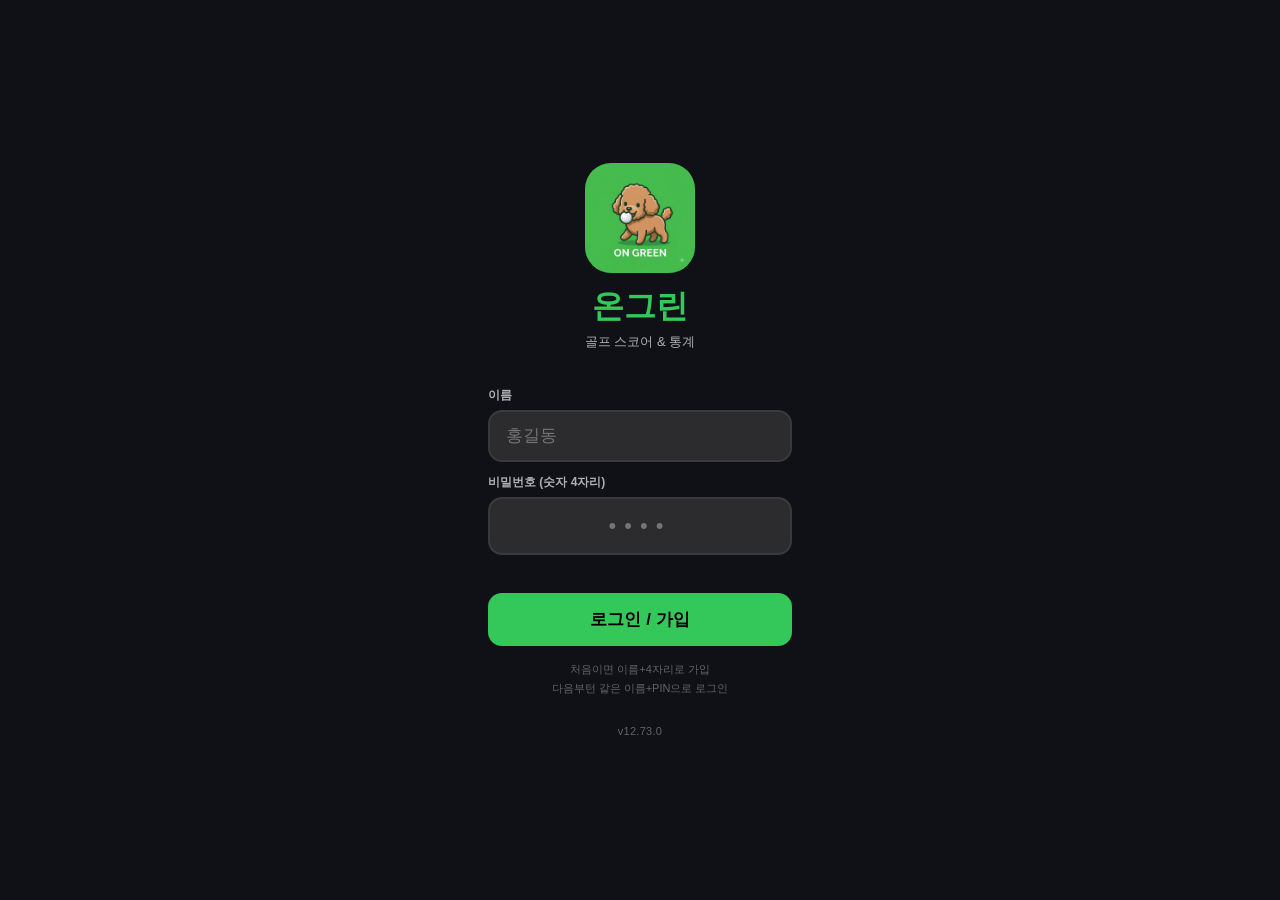
==== commit 5d47eeab: "v12.73.0: 버디·티샷 페널티·FIR·GIR·업앤다운·1퍼트를 개수 + 작은 %로 표시 (통계는 라운드당 평균) Co-Authored-By: Claude Opus 5.5 <n" ====
--- a/index.html
+++ b/index.html
@@ -13,7 +13,7 @@
 <link rel="apple-touch-icon" href="[data-uri]">
 <link rel="icon" type="image/png" href="[data-uri]">
 <title>온그린</title>
-<link rel="stylesheet" href="style.css?v=12.72.0">
+<link rel="stylesheet" href="style.css?v=12.73.0">
 </head>
 <body>
 <div class="app">
@@ -275,8 +275,8 @@
 }
 </script>
 <!-- ?v= 쿼리: 버전이 바뀌면 HTTP 캐시도 강제로 우회(app.js 의 APP_VERSION 과 맞춤) -->
-<script src="api.js?v=12.72.0"></script>
-<script src="stat.js?v=12.72.0"></script>   <!-- 통계 방: app.js 보다 먼저 -->
-<script src="app.js?v=12.72.0"></script>
+<script src="api.js?v=12.73.0"></script>
+<script src="stat.js?v=12.73.0"></script>   <!-- 통계 방: app.js 보다 먼저 -->
+<script src="app.js?v=12.73.0"></script>
 </body>
 </html>
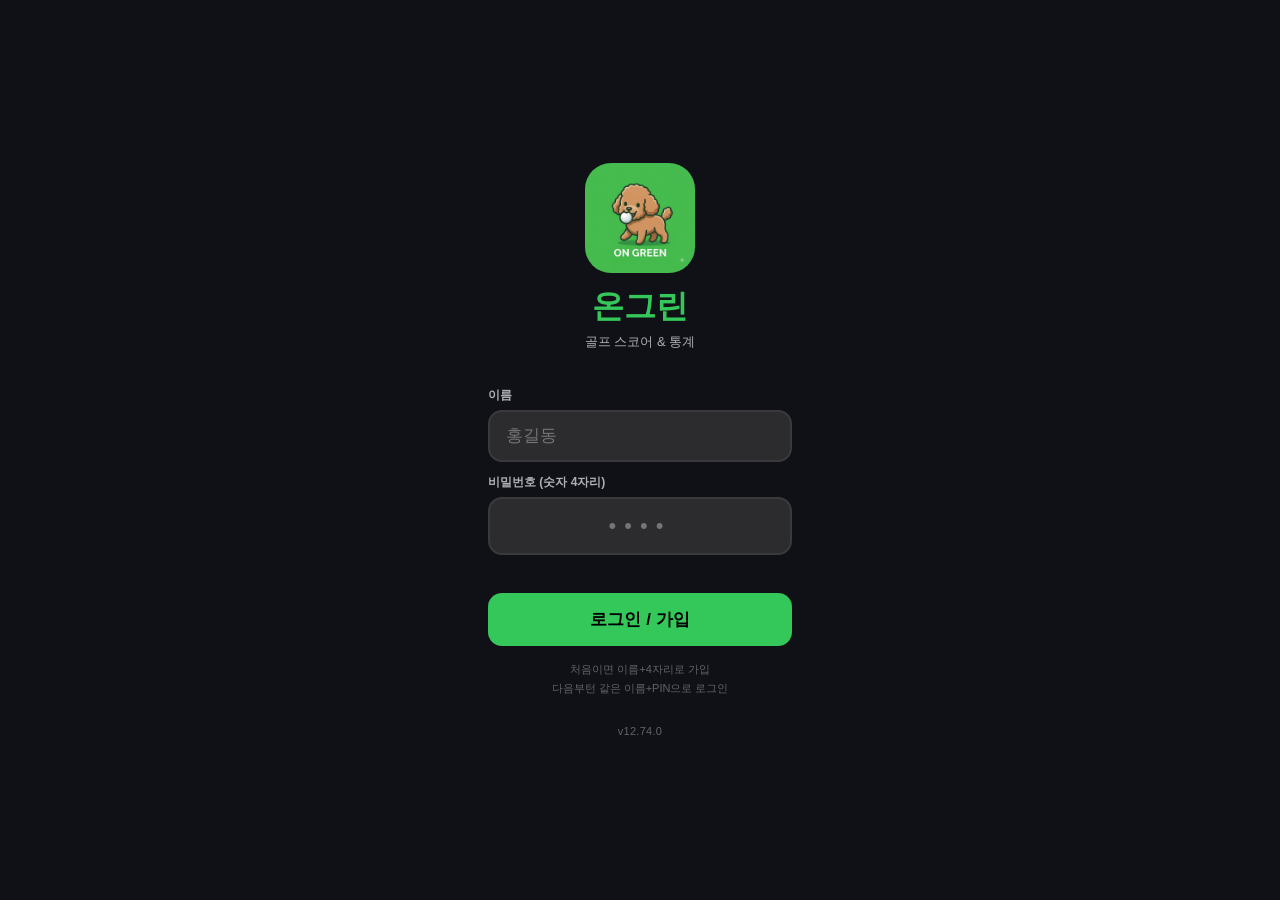
==== commit 5a5f8f0e: "라운드 상세 5구간 신호등: 티샷·드라이버·아이언·숏게임에도 내 평균 대비 🟢🟡🔴 (v12.74.0) Co-Authored-By: Claude Opus 5.5 <noreply@an" ====
--- a/index.html
+++ b/index.html
@@ -13,7 +13,7 @@
 <link rel="apple-touch-icon" href="[data-uri]">
 <link rel="icon" type="image/png" href="[data-uri]">
 <title>온그린</title>
-<link rel="stylesheet" href="style.css?v=12.73.0">
+<link rel="stylesheet" href="style.css?v=12.74.0">
 </head>
 <body>
 <div class="app">
@@ -275,8 +275,8 @@
 }
 </script>
 <!-- ?v= 쿼리: 버전이 바뀌면 HTTP 캐시도 강제로 우회(app.js 의 APP_VERSION 과 맞춤) -->
-<script src="api.js?v=12.73.0"></script>
-<script src="stat.js?v=12.73.0"></script>   <!-- 통계 방: app.js 보다 먼저 -->
-<script src="app.js?v=12.73.0"></script>
+<script src="api.js?v=12.74.0"></script>
+<script src="stat.js?v=12.74.0"></script>   <!-- 통계 방: app.js 보다 먼저 -->
+<script src="app.js?v=12.74.0"></script>
 </body>
 </html>
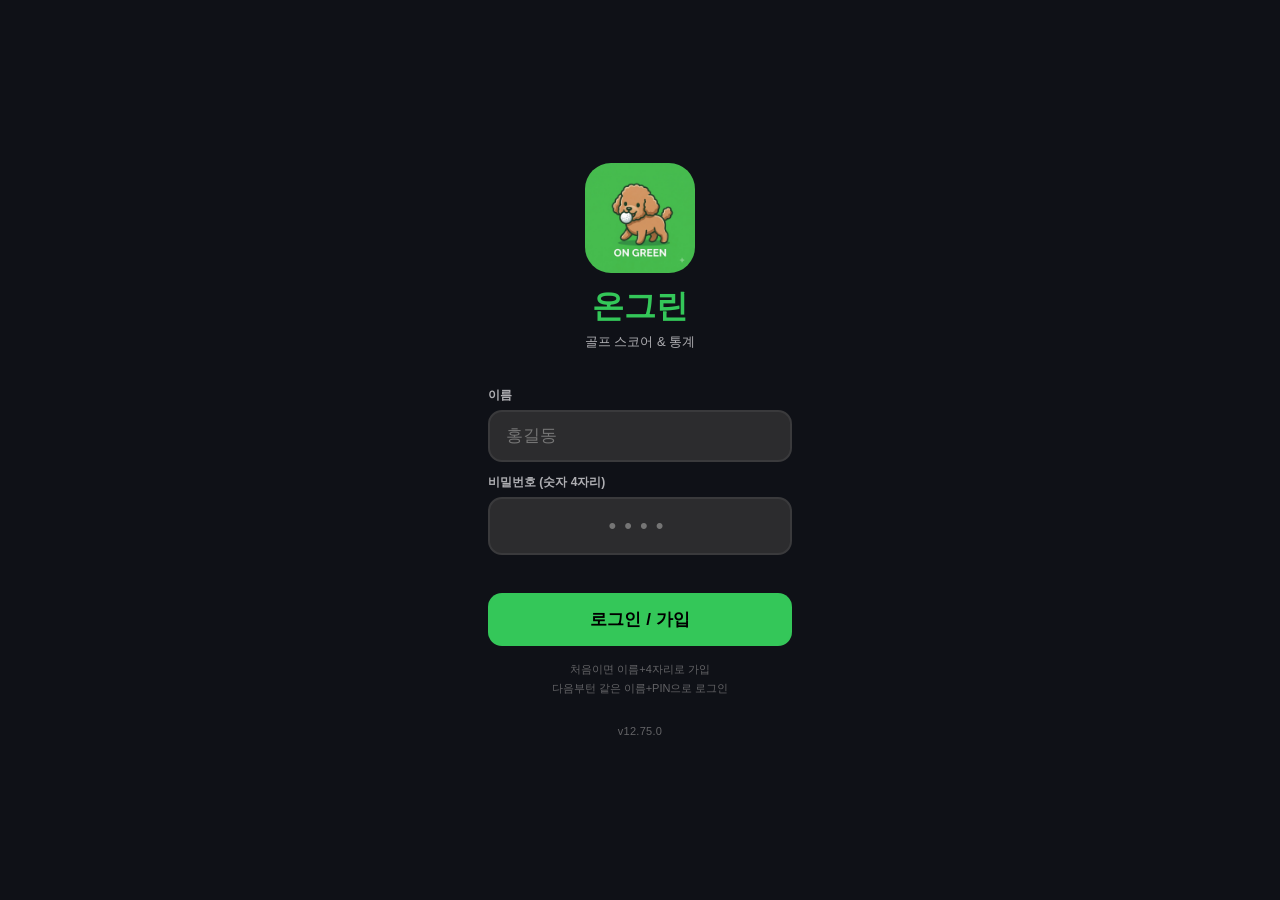
==== commit cedccafd: "티샷 안정성에 멀리건 티샷 성공 개수·성공률 표시 (v12.75.0) 라운드 상세·통계가 함께 쓰는 teeStabilityHTML 의 멀리건 칸에 '멀리건 티샷 성공'(페어웨이·파" ====
--- a/index.html
+++ b/index.html
@@ -13,7 +13,7 @@
 <link rel="apple-touch-icon" href="[data-uri]">
 <link rel="icon" type="image/png" href="[data-uri]">
 <title>온그린</title>
-<link rel="stylesheet" href="style.css?v=12.74.0">
+<link rel="stylesheet" href="style.css?v=12.75.0">
 </head>
 <body>
 <div class="app">
@@ -275,8 +275,8 @@
 }
 </script>
 <!-- ?v= 쿼리: 버전이 바뀌면 HTTP 캐시도 강제로 우회(app.js 의 APP_VERSION 과 맞춤) -->
-<script src="api.js?v=12.74.0"></script>
-<script src="stat.js?v=12.74.0"></script>   <!-- 통계 방: app.js 보다 먼저 -->
-<script src="app.js?v=12.74.0"></script>
+<script src="api.js?v=12.75.0"></script>
+<script src="stat.js?v=12.75.0"></script>   <!-- 통계 방: app.js 보다 먼저 -->
+<script src="app.js?v=12.75.0"></script>
 </body>
 </html>
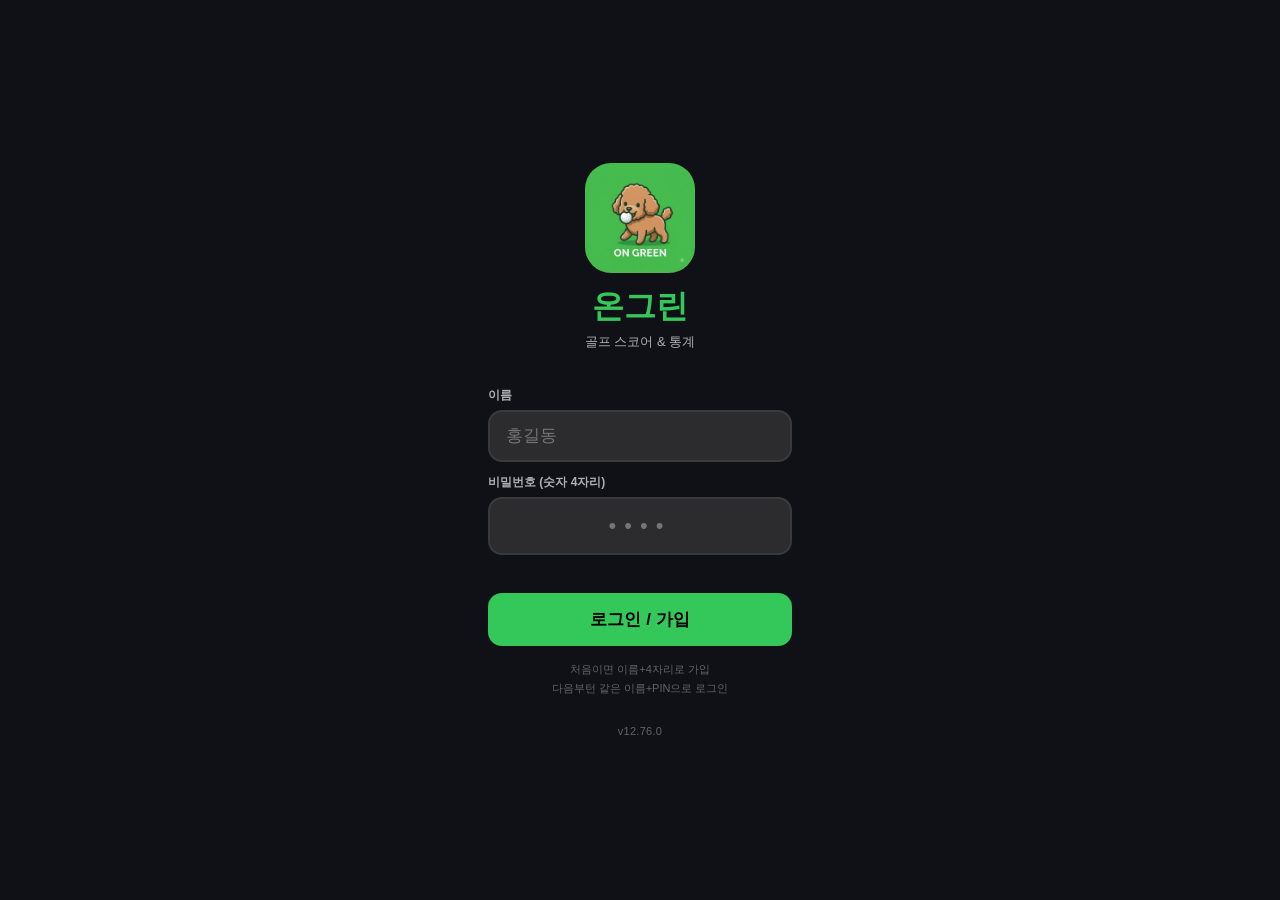
==== commit 087428db: "티샷 결과 미선택 홀을 안전 미스에서 빼고 '미선택 N홀'로 표시 (v12.76.0) analyze 가 성공·벌타·멀리건이 아닌 홀을 모두 안전 미스로 세서, 칩을 안 고른 홀이 " ====
--- a/index.html
+++ b/index.html
@@ -13,7 +13,7 @@
 <link rel="apple-touch-icon" href="[data-uri]">
 <link rel="icon" type="image/png" href="[data-uri]">
 <title>온그린</title>
-<link rel="stylesheet" href="style.css?v=12.75.0">
+<link rel="stylesheet" href="style.css?v=12.76.0">
 </head>
 <body>
 <div class="app">
@@ -275,8 +275,8 @@
 }
 </script>
 <!-- ?v= 쿼리: 버전이 바뀌면 HTTP 캐시도 강제로 우회(app.js 의 APP_VERSION 과 맞춤) -->
-<script src="api.js?v=12.75.0"></script>
-<script src="stat.js?v=12.75.0"></script>   <!-- 통계 방: app.js 보다 먼저 -->
-<script src="app.js?v=12.75.0"></script>
+<script src="api.js?v=12.76.0"></script>
+<script src="stat.js?v=12.76.0"></script>   <!-- 통계 방: app.js 보다 먼저 -->
+<script src="app.js?v=12.76.0"></script>
 </body>
 </html>
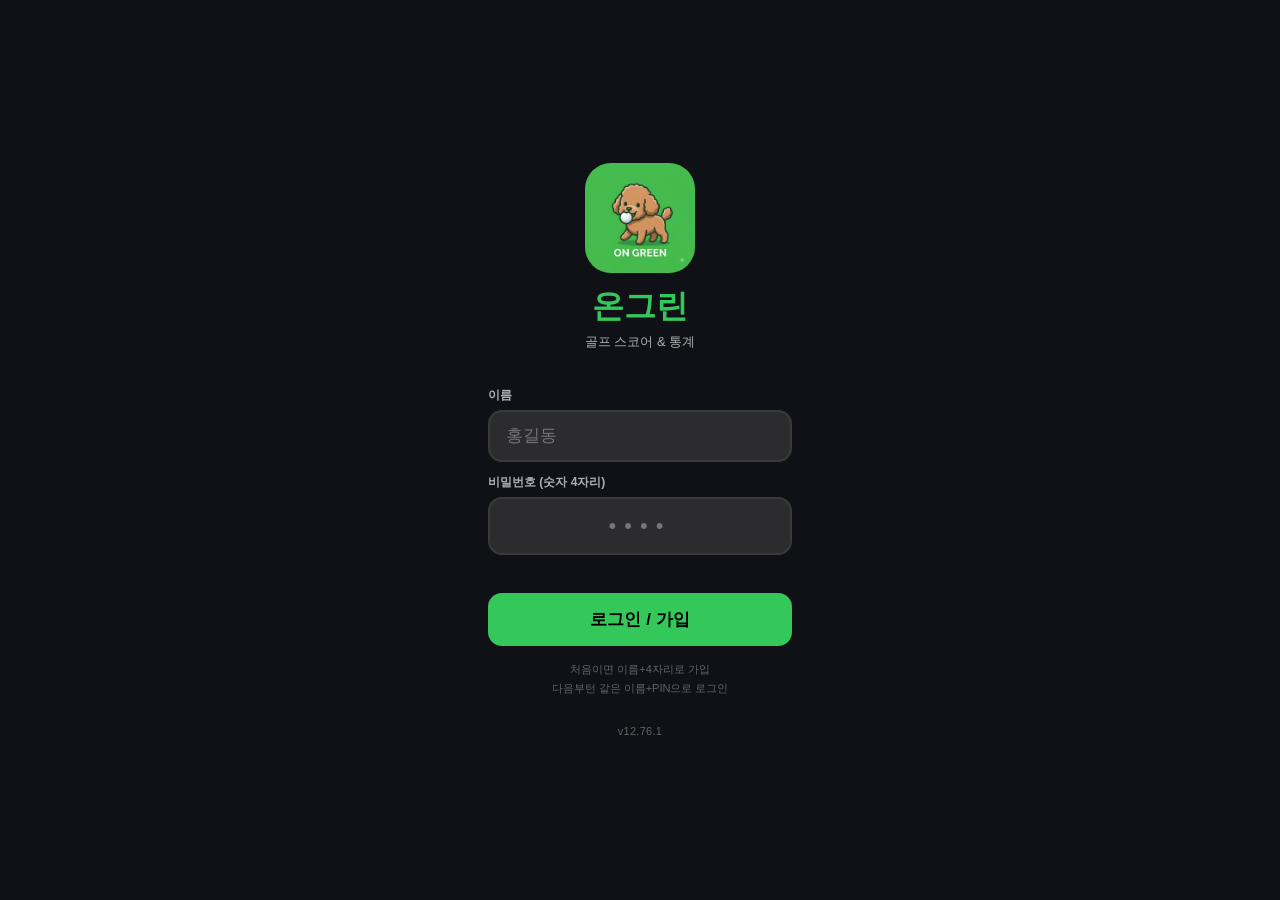
==== commit 43b278f5: "블로업 원인 설명의 숏게임 계산 방식을 쉽게 다시 씀 (v12.76.1) Co-Authored-By: Claude Opus 5.5 <noreply@anthropic.com> Cla" ====
--- a/index.html
+++ b/index.html
@@ -13,7 +13,7 @@
 <link rel="apple-touch-icon" href="[data-uri]">
 <link rel="icon" type="image/png" href="[data-uri]">
 <title>온그린</title>
-<link rel="stylesheet" href="style.css?v=12.76.0">
+<link rel="stylesheet" href="style.css?v=12.76.1">
 </head>
 <body>
 <div class="app">
@@ -275,8 +275,8 @@
 }
 </script>
 <!-- ?v= 쿼리: 버전이 바뀌면 HTTP 캐시도 강제로 우회(app.js 의 APP_VERSION 과 맞춤) -->
-<script src="api.js?v=12.76.0"></script>
-<script src="stat.js?v=12.76.0"></script>   <!-- 통계 방: app.js 보다 먼저 -->
-<script src="app.js?v=12.76.0"></script>
+<script src="api.js?v=12.76.1"></script>
+<script src="stat.js?v=12.76.1"></script>   <!-- 통계 방: app.js 보다 먼저 -->
+<script src="app.js?v=12.76.1"></script>
 </body>
 </html>
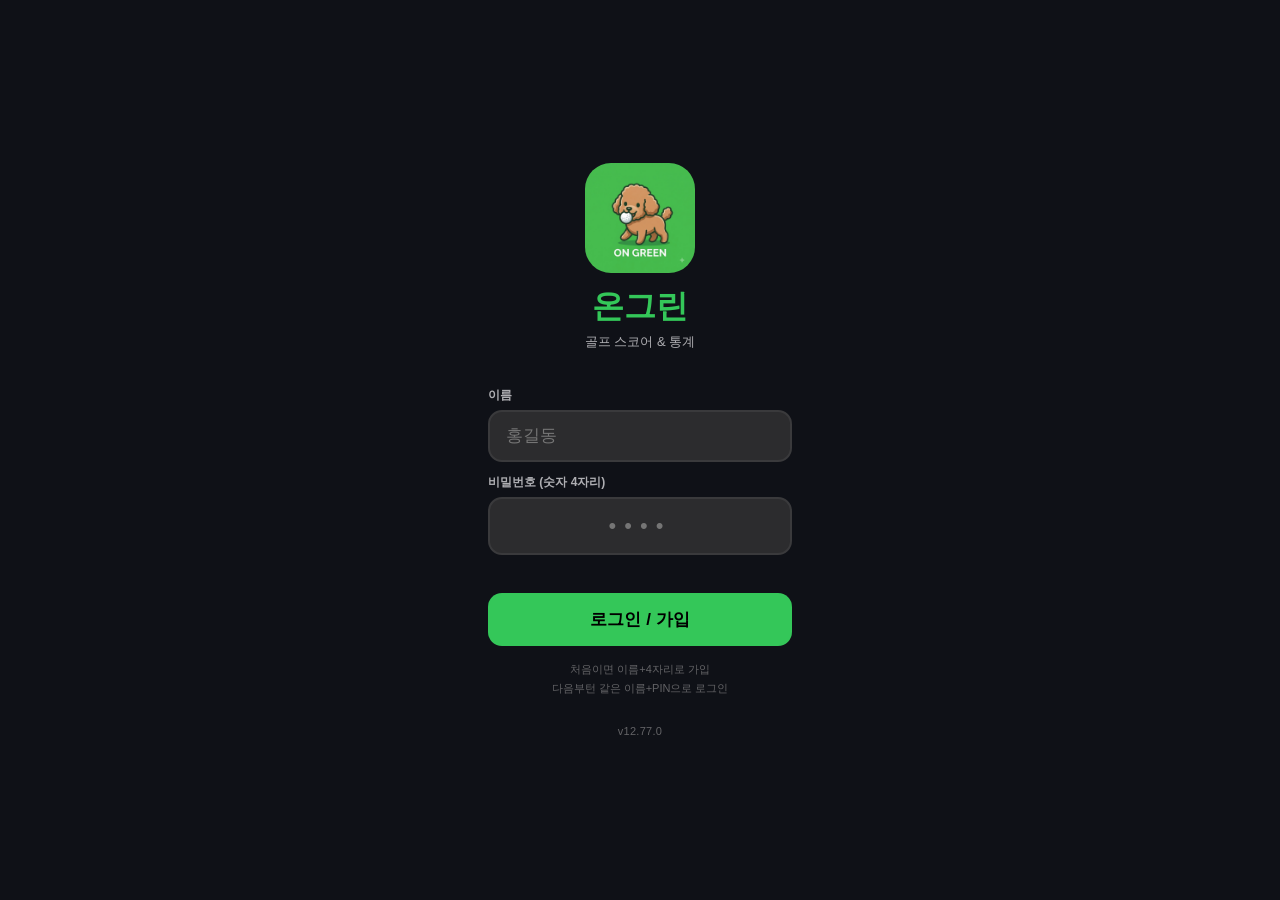
==== commit 7848eaa5: "그린 놓친 홀 손실 분해 변경: 칩 1번 넘게 친 타수 = 숏게임, 퍼트 − 2 = 퍼팅 (v12.77.0) 블로업 원인(blowupPartsOf)과 구간별 손실타수(analyze" ====
--- a/index.html
+++ b/index.html
@@ -13,7 +13,7 @@
 <link rel="apple-touch-icon" href="[data-uri]">
 <link rel="icon" type="image/png" href="[data-uri]">
 <title>온그린</title>
-<link rel="stylesheet" href="style.css?v=12.76.1">
+<link rel="stylesheet" href="style.css?v=12.77.0">
 </head>
 <body>
 <div class="app">
@@ -275,8 +275,8 @@
 }
 </script>
 <!-- ?v= 쿼리: 버전이 바뀌면 HTTP 캐시도 강제로 우회(app.js 의 APP_VERSION 과 맞춤) -->
-<script src="api.js?v=12.76.1"></script>
-<script src="stat.js?v=12.76.1"></script>   <!-- 통계 방: app.js 보다 먼저 -->
-<script src="app.js?v=12.76.1"></script>
+<script src="api.js?v=12.77.0"></script>
+<script src="stat.js?v=12.77.0"></script>   <!-- 통계 방: app.js 보다 먼저 -->
+<script src="app.js?v=12.77.0"></script>
 </body>
 </html>
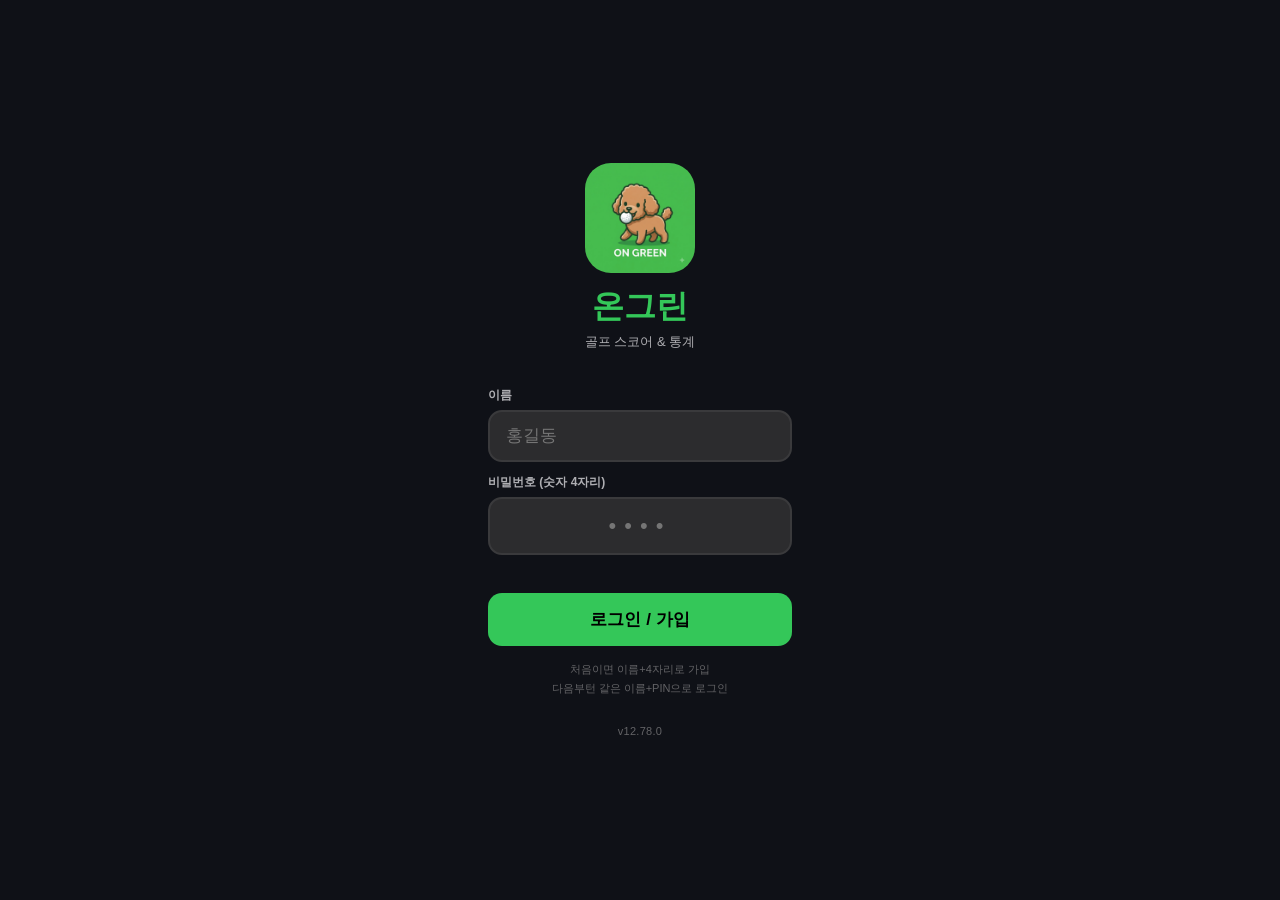
==== commit 16c2a5cd: "파4·5 원온 이득을 드라이버로, 티샷 클럽 입력 추가 (v12.78.0) - analyze: 온그린까지 1타인 파4·5 홀은 아이언으로 가던 값을 드라이버(원온 이득)로 옮김. " ====
--- a/index.html
+++ b/index.html
@@ -13,7 +13,7 @@
 <link rel="apple-touch-icon" href="[data-uri]">
 <link rel="icon" type="image/png" href="[data-uri]">
 <title>온그린</title>
-<link rel="stylesheet" href="style.css?v=12.77.0">
+<link rel="stylesheet" href="style.css?v=12.78.0">
 </head>
 <body>
 <div class="app">
@@ -275,8 +275,8 @@
 }
 </script>
 <!-- ?v= 쿼리: 버전이 바뀌면 HTTP 캐시도 강제로 우회(app.js 의 APP_VERSION 과 맞춤) -->
-<script src="api.js?v=12.77.0"></script>
-<script src="stat.js?v=12.77.0"></script>   <!-- 통계 방: app.js 보다 먼저 -->
-<script src="app.js?v=12.77.0"></script>
+<script src="api.js?v=12.78.0"></script>
+<script src="stat.js?v=12.78.0"></script>   <!-- 통계 방: app.js 보다 먼저 -->
+<script src="app.js?v=12.78.0"></script>
 </body>
 </html>
